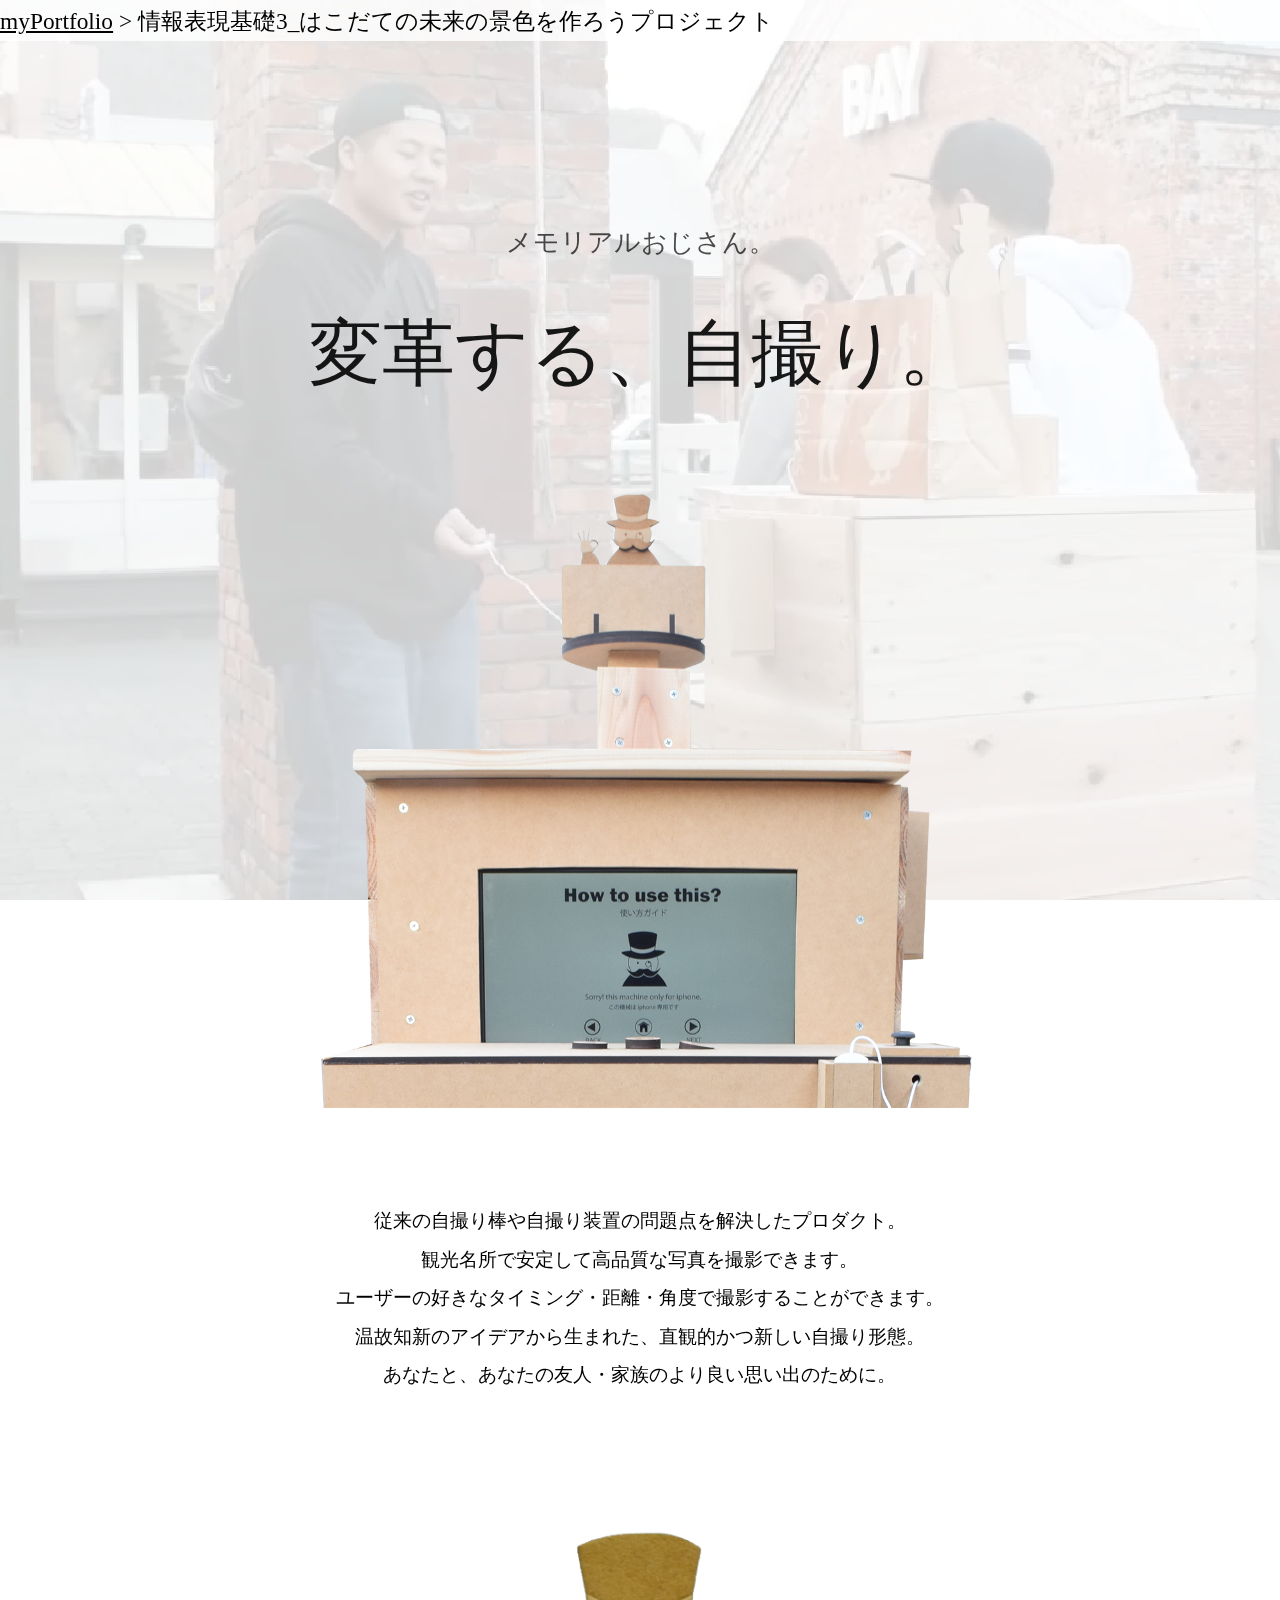
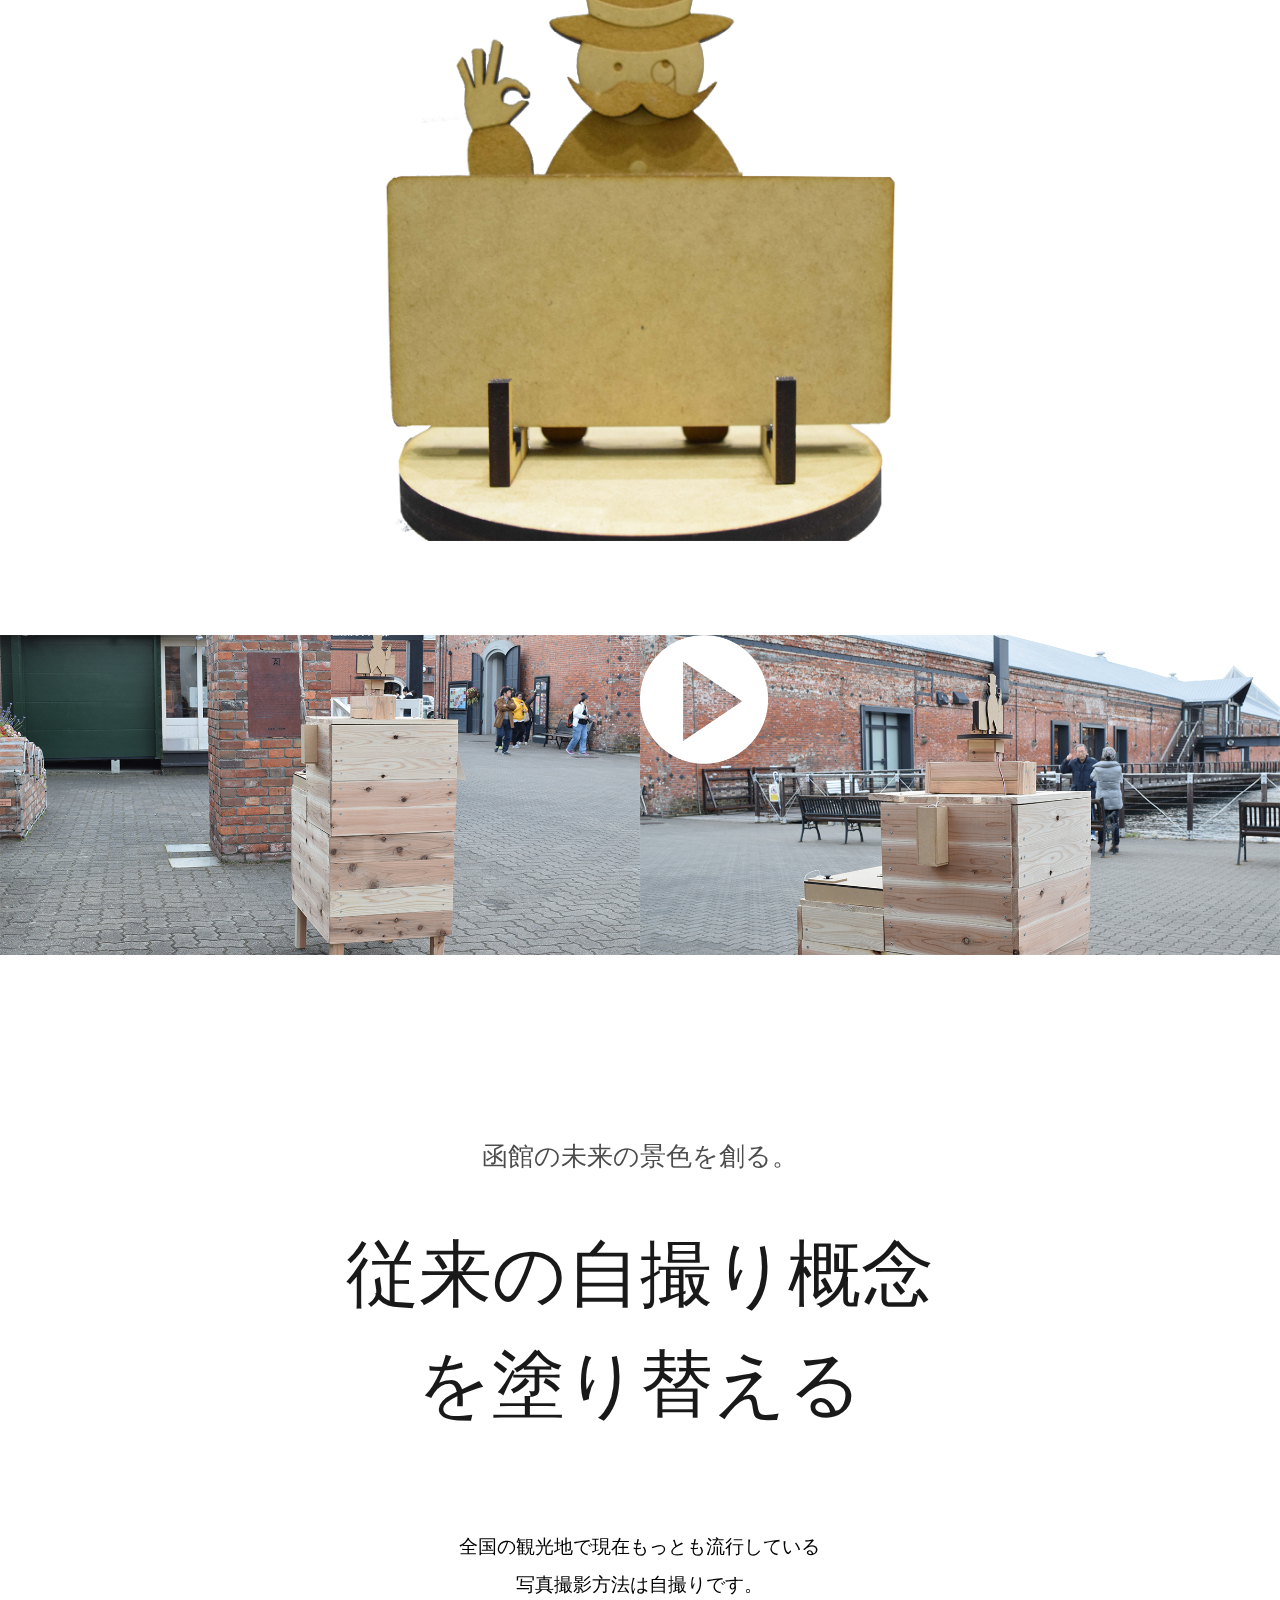
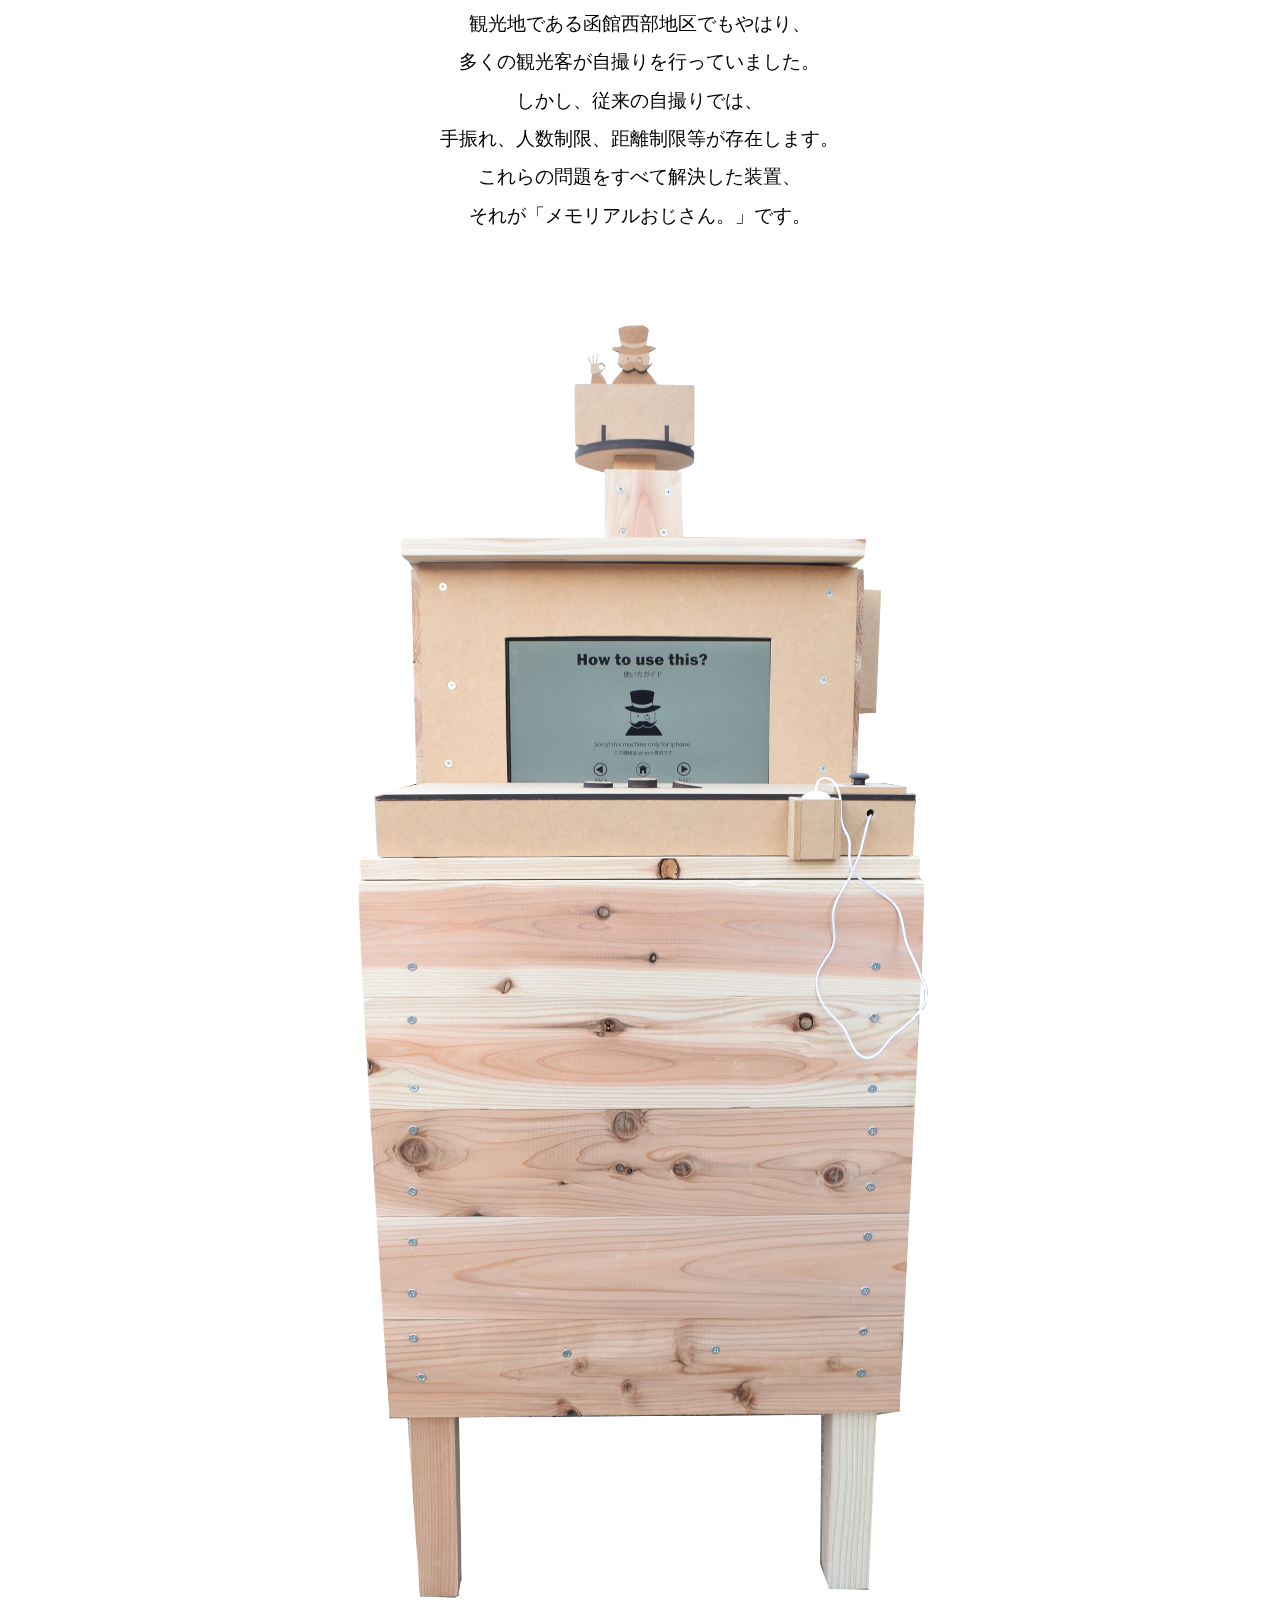
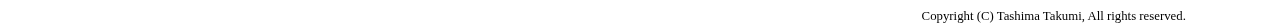
==== memorial.html @ fa0f0a5c "first commit" ====
<!doctype html>
<html lang="ja">
<head>
<meta charset="utf-8">
<title>TakumiTashima</title>
<link href="css/memorial.css" rel="stylesheet" type="text/css">
<link href="//netdna.bootstrapcdn.com/font-awesome/4.0.3/css/font-awesome.min.css" rel="stylesheet">
</head>

<body>
<header>
	<nav>
		<a href="./index.html">myPortfolio</a> &gt;  情報表現基礎3_はこだての未来の景色を作ろうプロジェクト 
	</nav>
</header>

<video autoplay loop id="main_video">
	<source src="movies/memorial/ojisan_no2_muted_2.mp4" type="video/mp4">
	<source src="movies/memorial/ojisan_no2_muted_2.webm" type="video/webm">
</video>



<div class="center" id="mainVis">
	<h2 class="h2" id="h2_1">メモリアルおじさん。</h2>
	<h1 class="h1" id="h1_1">変革する、自撮り。</h1>
	<img id="first_pict" src="images/memorial/ojisan_above_light.png">
</div>

<p id="first_ex">
		従来の自撮り棒や自撮り装置の問題点を解決したプロダクト。<br>
		観光名所で安定して高品質な写真を撮影できます。<br>
		ユーザーの好きなタイミング・距離・角度で撮影することができます。<br>
		温故知新のアイデアから生まれた、直観的かつ新しい自撮り形態。<br>
		あなたと、あなたの友人・家族のより良い思い出のために。
</p>

<div class="center">
	<img id="pict2" src="images/memorial/ojisan_nomi_light.png">
</div>

<div class="photo_box">
	<video id="video2" onClick="video_play()" poster="images/memorial/ojisan_pict_second_2.png"></video>
	<img class="playButton" id="playButton1" src="images/memorial/play_button.png"> 
	<video id="video3" poster="images/memorial/ojisan_pict_third_2.png"></video>
</div>

<div class="center">
	<h2 class="h2" id="h2_2">函館の未来の景色を創る。</h2>
	<h1 class="h1" id="h1_2">従来の自撮り概念<br>を塗り替える</h1>
	
	<p id="second_ex">
		全国の観光地で現在もっとも流行している<br>
		写真撮影方法は自撮りです。<br>
		観光地である函館西部地区でもやはり、<br>
		多くの観光客が自撮りを行っていました。<br>
		しかし、従来の自撮りでは、<br>
		手振れ、人数制限、距離制限等が存在します。<br>
		これらの問題をすべて解決した装置、<br>
		それが「メモリアルおじさん。」です。
	</p>
</div>

<div class="center">
	<img id="pict3" src="images/memorial/ojisan_all_light.png">
</div>




<footer id="copyright">
	<p >Copyright (C) Tashima Takumi, All rights reserved.</p>
</footer>
</body>
</html>
---- css/memorial.css ----
*{
	margin: 0;
	padding: 0;
}

body{
	color:black;
	/*background-color:#E6CDCD;
	opacity:0.9;*/
	overflow-x :hidden; 
}

#main_video{
	position: fixed;
	width:auto; height:auto;
	opacity: 0.2;
	z-index: -100;
	min-width: 100%; min-height: 100%;
}

.center{
	text-align: center;
}

.h1{
	font-family:'MS PMincho','ヒラギノ明朝 Pro W3', 'Hiragino Mincho Pro', 'serif';
	font-size:5.7vw;
	font-weight: 200;
	opacity: 0.9;
}
.h2{
	font-family: "HG明朝E","ＭＳ Ｐ明朝", "MS PMincho","ヒラギノ明朝 Pro W3", "Hiragino Mincho Pro", "serif";
	font-size:2vw;
	font-weight: 400;
	opacity: 0.7;
}

nav{
	top:0;
	position:fixed;
	/*background-color:rgba(255,0,4,0.10);*/
	background-color:rgba(255,255,255,0.8);
	width:100%;
	font-size: 2.6vmin;
	height:4.6vmin;
	line-height: 4.8vmin;
	z-index: 100;
}

nav a{
	color:Black;
}

#first_pict{
	width:60vw;height:auto;
}

#pict2{
	width:40vw;height: auto;
}
#pict3{
	width: 50vw;height: auto;
}
#h1_1{
	margin: 5vh 0 10vh 0;
}
#h2_1{
	margin: 0;
	padding-top:25vh;
}

#h1_2{
	line-height: 150%;
	margin:0;
}
#h2_2{
	margin:20vh 0 5vh 0;
}

#first_ex{
	margin:10vh 26vw 15vh 26vw;
	font-family:'Quicksand', "游ゴシック体", "Yu Gothic", YuGothic, "ヒラギノ角ゴシック Pro", "Hiragino Kaku Gothic Pro", 'メイリオ' , Meiryo , Osaka, "ＭＳ Ｐゴシック", "MS PGothic", sans-serif;
	width: 48vw;
	text-align: center;
	font-size:1.5vw;
	line-height: 200%;
	top:calc((100%-2vw)/2);
}

#second_ex{
	margin:10vh 26vw 10vh 26vw;
	font-family:'Quicksand', "游ゴシック体", "Yu Gothic", YuGothic, "ヒラギノ角ゴシック Pro", "Hiragino Kaku Gothic Pro", 'メイリオ' , Meiryo , Osaka, "ＭＳ Ｐゴシック", "MS PGothic", sans-serif;;
	width: 48vw;
	text-align: center;
	font-size:1.5vw;
	line-height: 200%;
	top:calc((100%-2vw)/2);
}



#video2{
	z-index: 1;
	width:50%;
	height:auto;
}
.playButton{
	position: absolute;
	z-index:3;
	width:10%;
}
#playButton1{
}
#video3{
	position: absolute;
	left:50%;
	z-index: 2;
	width:50%;
	height:auto;
}

.photo_box{
	position: relative;
	margin:10vh 0;
	height:auto;
	width:100vw;
}

#copyright{
	font-size:1vw;
	margin-left:72vw;
	
}
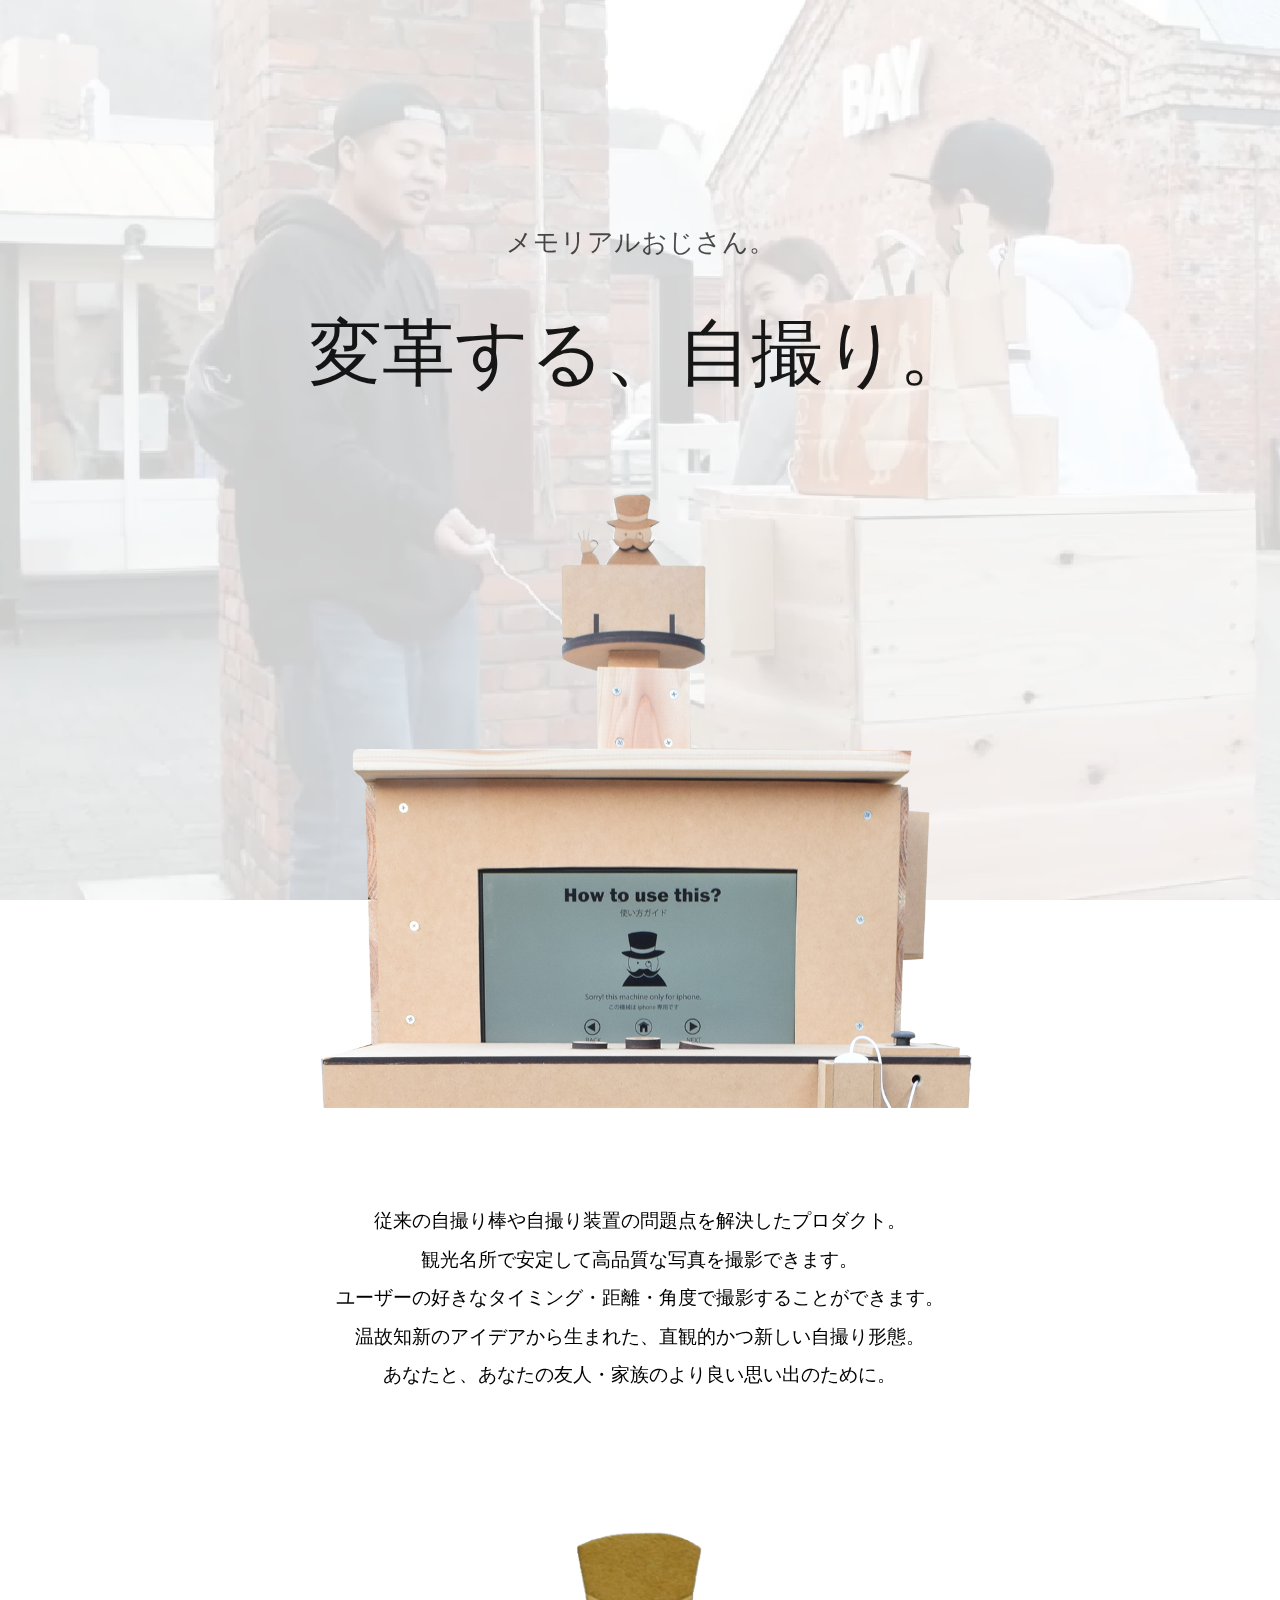
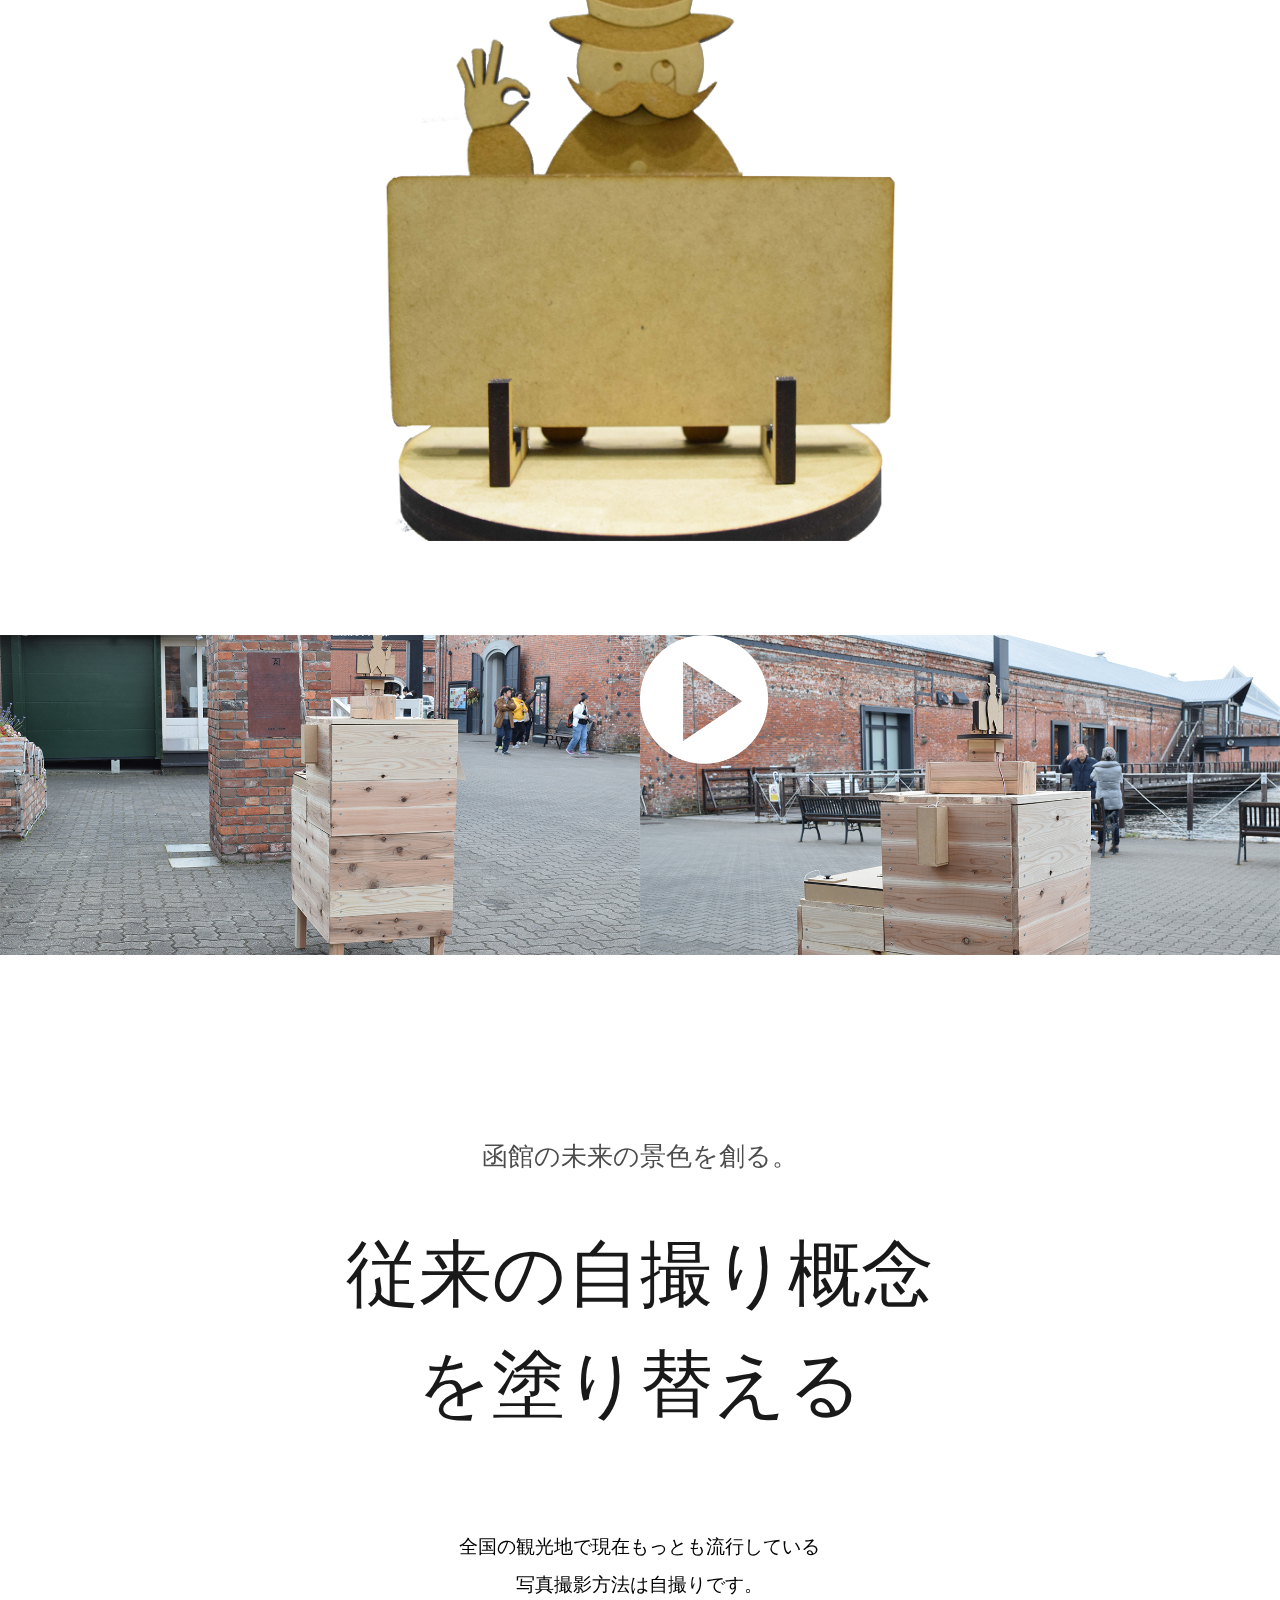
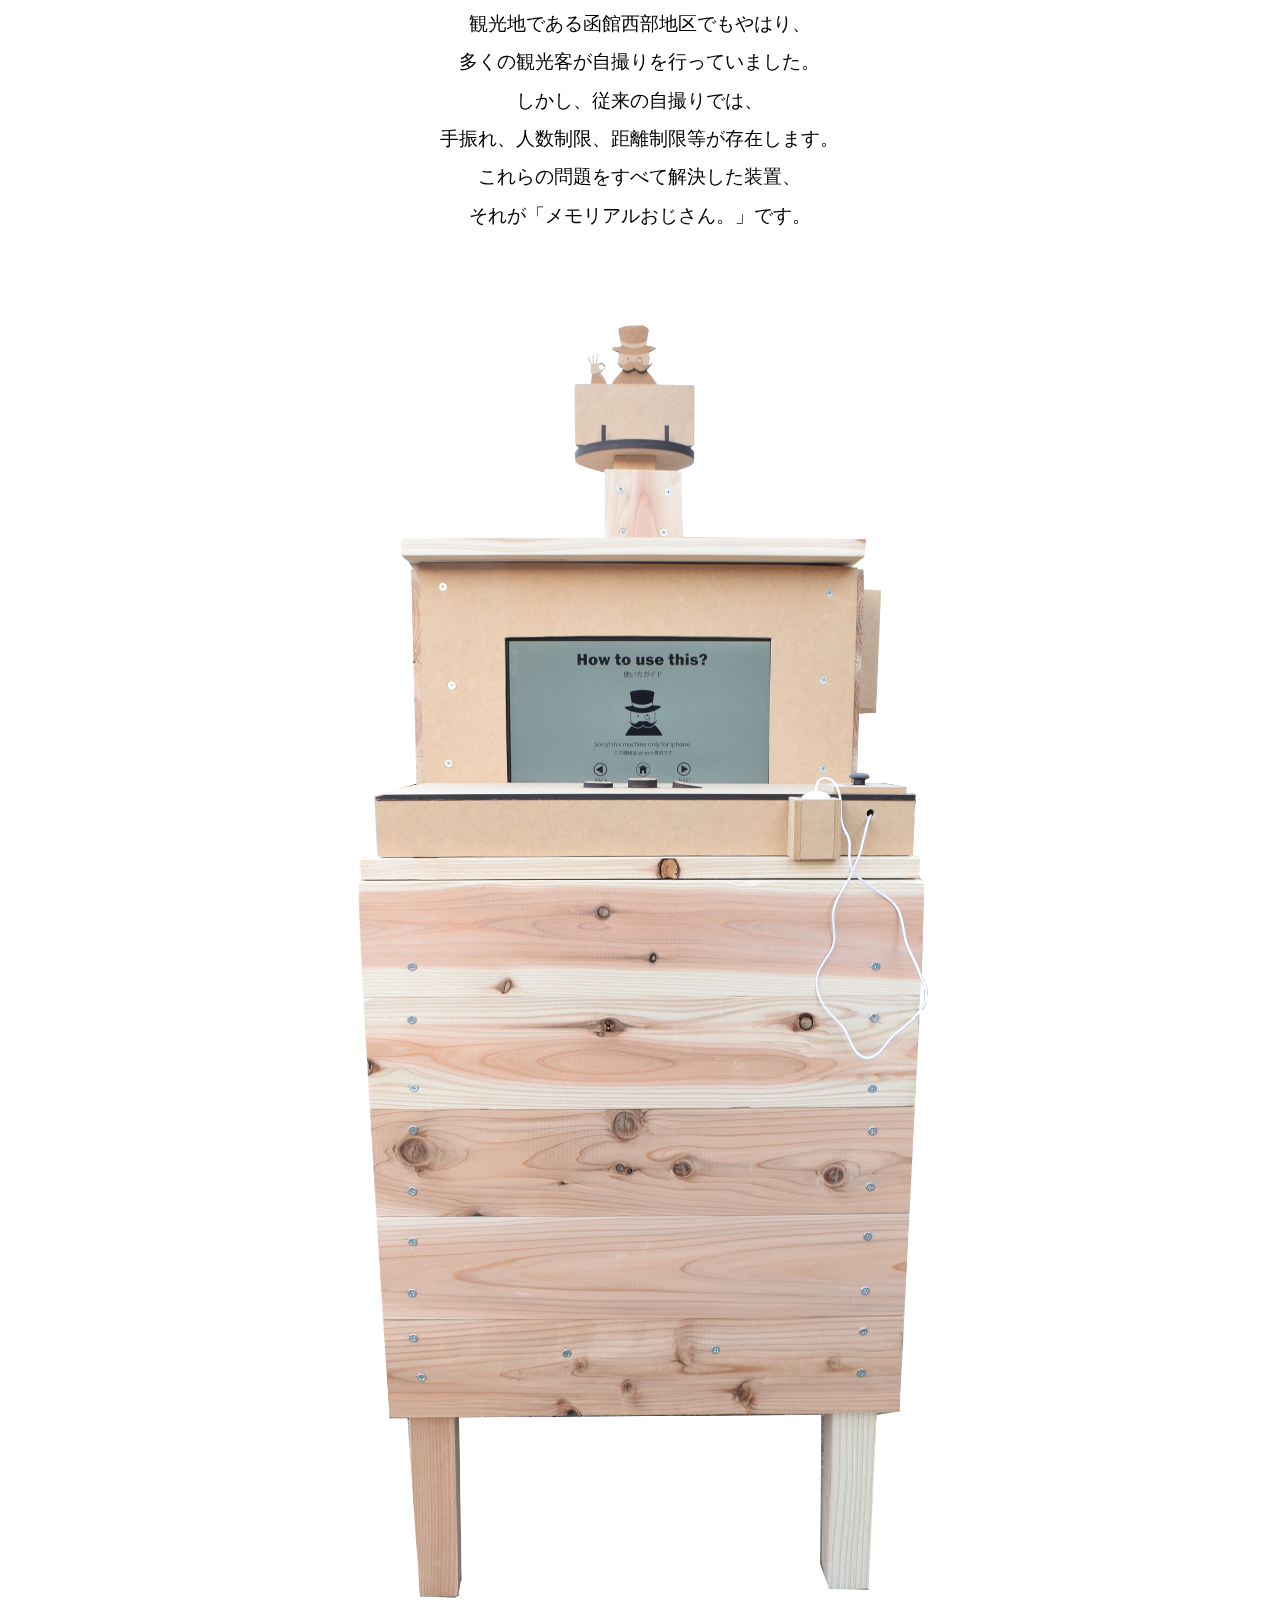
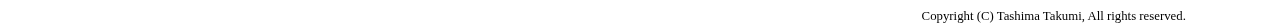
==== commit 2faa38cf: "modal_window was setting" ====
--- a/memorial.html
+++ b/memorial.html
@@ -4,14 +4,10 @@
 <meta charset="utf-8">
 <title>TakumiTashima</title>
 <link href="css/memorial.css" rel="stylesheet" type="text/css">
-<link href="//netdna.bootstrapcdn.com/font-awesome/4.0.3/css/font-awesome.min.css" rel="stylesheet">
 </head>
 
 <body>
 <header>
-	<nav>
-		<a href="./index.html">myPortfolio</a> &gt;  情報表現基礎3_はこだての未来の景色を作ろうプロジェクト 
-	</nav>
 </header>
 
 <video autoplay loop id="main_video">
